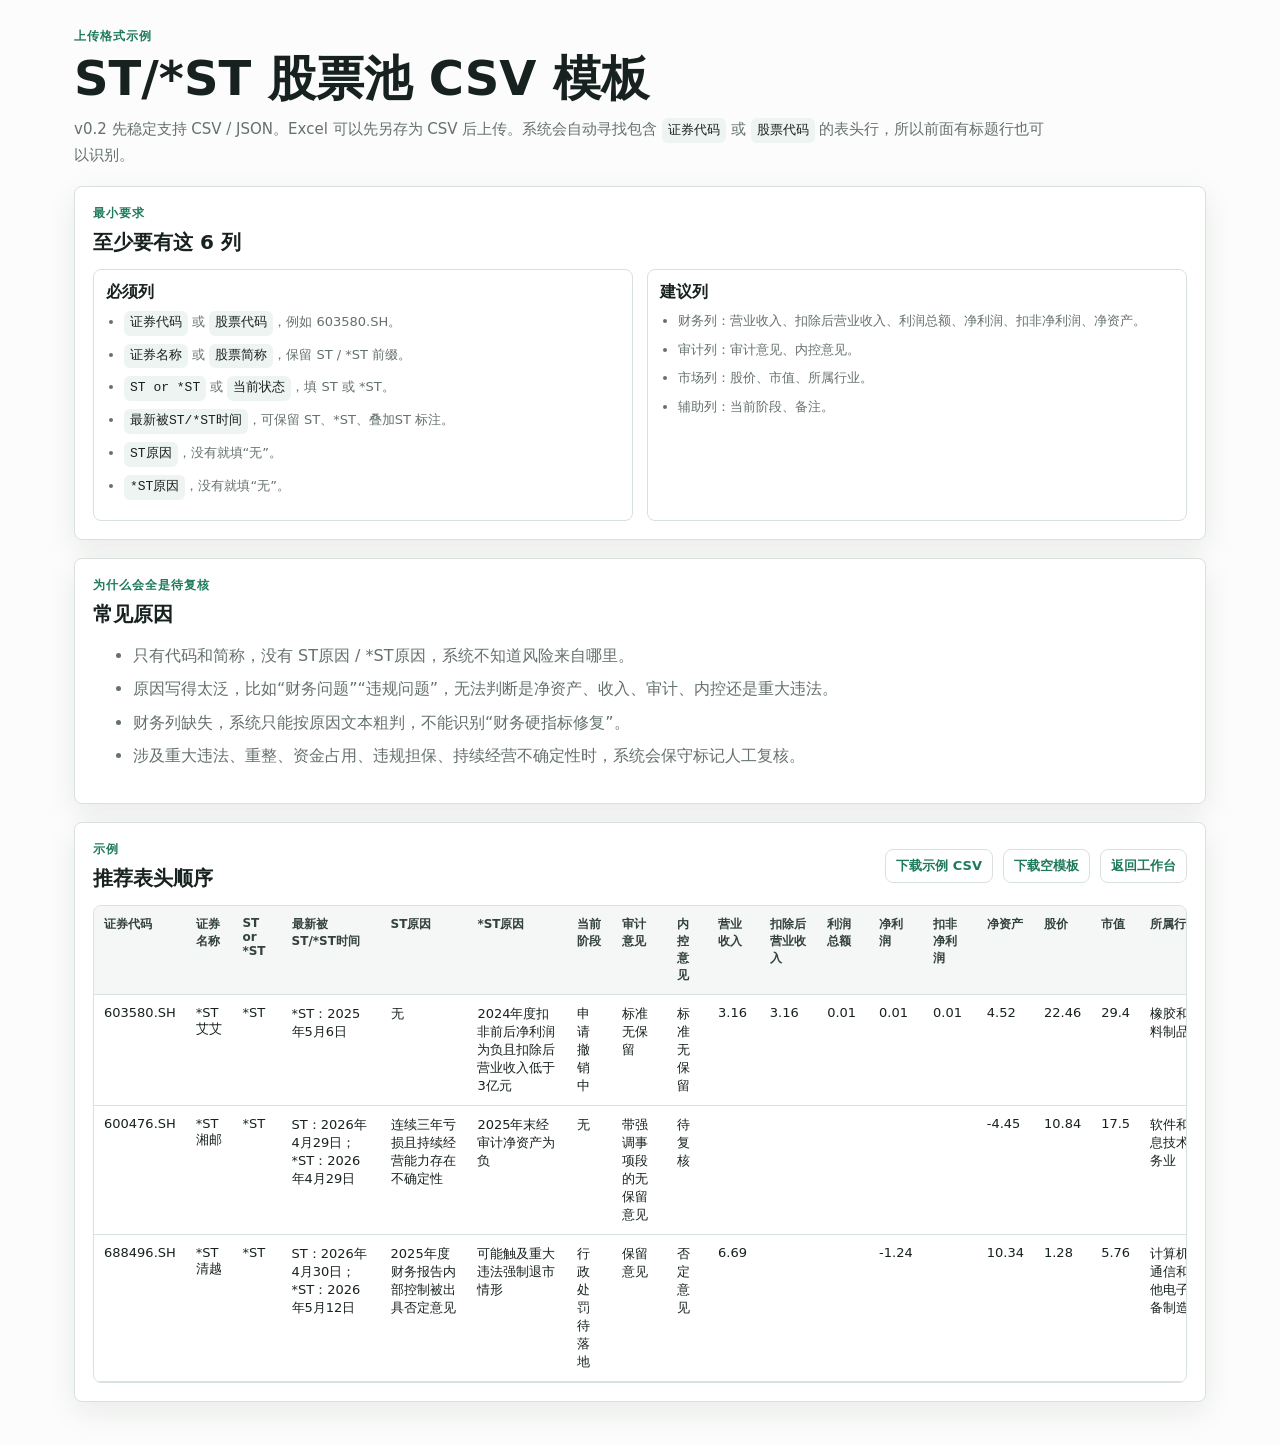
==== upload-format.html @ 98ba32fe "Add files via upload" ====
<!doctype html>
<html lang="zh-CN">
  <head>
    <meta charset="utf-8" />
    <meta name="viewport" content="width=device-width, initial-scale=1" />
    <title>摘帽咯上传格式示例</title>
    <link rel="stylesheet" href="./styles.css?v=20260611v3" />
    <style>
      .format-page {
        max-width: 1180px;
        margin: 0 auto;
        padding: 28px 24px 44px;
      }

      .format-page .panel {
        margin-top: 18px;
      }

      .format-grid {
        display: grid;
        grid-template-columns: repeat(2, minmax(0, 1fr));
        gap: 14px;
      }

      .format-table {
        overflow: auto;
        border: 1px solid var(--line);
        border-radius: 8px;
      }

      .format-table table {
        min-width: 1120px;
      }

      .format-page li {
        margin: 8px 0;
        color: var(--muted);
        line-height: 1.6;
      }

      .code-pill {
        display: inline-flex;
        border-radius: 6px;
        padding: 2px 6px;
        background: var(--soft);
        color: var(--ink);
        font-family: ui-monospace, SFMono-Regular, Menlo, Consolas, monospace;
        font-size: 13px;
      }

      @media (max-width: 760px) {
        .format-grid {
          grid-template-columns: 1fr;
        }
      }
    </style>
  </head>
  <body>
    <main class="format-page">
      <p class="eyebrow">上传格式示例</p>
      <h1>ST/*ST 股票池 CSV 模板</h1>
      <p class="subtitle">
        v0.2 先稳定支持 CSV / JSON。Excel 可以先另存为 CSV 后上传。系统会自动寻找包含
        <span class="code-pill">证券代码</span> 或 <span class="code-pill">股票代码</span>
        的表头行，所以前面有标题行也可以识别。
      </p>

      <section class="panel">
        <div class="section-heading">
          <p class="eyebrow">最小要求</p>
          <h2>至少要有这 6 列</h2>
        </div>
        <div class="format-grid">
          <div class="info-block">
            <h3>必须列</h3>
            <ul>
              <li><span class="code-pill">证券代码</span> 或 <span class="code-pill">股票代码</span>，例如 603580.SH。</li>
              <li><span class="code-pill">证券名称</span> 或 <span class="code-pill">股票简称</span>，保留 ST / *ST 前缀。</li>
              <li><span class="code-pill">ST or *ST</span> 或 <span class="code-pill">当前状态</span>，填 ST 或 *ST。</li>
              <li><span class="code-pill">最新被ST/*ST时间</span>，可保留 ST、*ST、叠加ST 标注。</li>
              <li><span class="code-pill">ST原因</span>，没有就填“无”。</li>
              <li><span class="code-pill">*ST原因</span>，没有就填“无”。</li>
            </ul>
          </div>
          <div class="info-block">
            <h3>建议列</h3>
            <ul>
              <li>财务列：营业收入、扣除后营业收入、利润总额、净利润、扣非净利润、净资产。</li>
              <li>审计列：审计意见、内控意见。</li>
              <li>市场列：股价、市值、所属行业。</li>
              <li>辅助列：当前阶段、备注。</li>
            </ul>
          </div>
        </div>
      </section>

      <section class="panel">
        <div class="section-heading">
          <p class="eyebrow">为什么会全是待复核</p>
          <h2>常见原因</h2>
        </div>
        <ul>
          <li>只有代码和简称，没有 ST原因 / *ST原因，系统不知道风险来自哪里。</li>
          <li>原因写得太泛，比如“财务问题”“违规问题”，无法判断是净资产、收入、审计、内控还是重大违法。</li>
          <li>财务列缺失，系统只能按原因文本粗判，不能识别“财务硬指标修复”。</li>
          <li>涉及重大违法、重整、资金占用、违规担保、持续经营不确定性时，系统会保守标记人工复核。</li>
        </ul>
      </section>

      <section class="panel">
        <div class="section-heading row-heading">
          <div>
            <p class="eyebrow">示例</p>
            <h2>推荐表头顺序</h2>
          </div>
          <div class="upload-links">
            <a class="template-link" href="./data/st_pool_upload_example.csv" download>下载示例 CSV</a>
            <a class="template-link" href="./data/st_pool_upload_template.csv" download>下载空模板</a>
            <a class="template-link" href="./index.html">返回工作台</a>
          </div>
        </div>
        <div class="format-table">
          <table>
            <thead>
              <tr>
                <th>证券代码</th>
                <th>证券名称</th>
                <th>ST or *ST</th>
                <th>最新被ST/*ST时间</th>
                <th>ST原因</th>
                <th>*ST原因</th>
                <th>当前阶段</th>
                <th>审计意见</th>
                <th>内控意见</th>
                <th>营业收入</th>
                <th>扣除后营业收入</th>
                <th>利润总额</th>
                <th>净利润</th>
                <th>扣非净利润</th>
                <th>净资产</th>
                <th>股价</th>
                <th>市值</th>
                <th>所属行业</th>
              </tr>
            </thead>
            <tbody>
              <tr>
                <td>603580.SH</td>
                <td>*ST艾艾</td>
                <td>*ST</td>
                <td>*ST：2025年5月6日</td>
                <td>无</td>
                <td>2024年度扣非前后净利润为负且扣除后营业收入低于3亿元</td>
                <td>申请撤销中</td>
                <td>标准无保留</td>
                <td>标准无保留</td>
                <td>3.16</td>
                <td>3.16</td>
                <td>0.01</td>
                <td>0.01</td>
                <td>0.01</td>
                <td>4.52</td>
                <td>22.46</td>
                <td>29.4</td>
                <td>橡胶和塑料制品业</td>
              </tr>
              <tr>
                <td>600476.SH</td>
                <td>*ST湘邮</td>
                <td>*ST</td>
                <td>ST：2026年4月29日；*ST：2026年4月29日</td>
                <td>连续三年亏损且持续经营能力存在不确定性</td>
                <td>2025年末经审计净资产为负</td>
                <td>无</td>
                <td>带强调事项段的无保留意见</td>
                <td>待复核</td>
                <td></td>
                <td></td>
                <td></td>
                <td></td>
                <td></td>
                <td>-4.45</td>
                <td>10.84</td>
                <td>17.5</td>
                <td>软件和信息技术服务业</td>
              </tr>
              <tr>
                <td>688496.SH</td>
                <td>*ST清越</td>
                <td>*ST</td>
                <td>ST：2026年4月30日；*ST：2026年5月12日</td>
                <td>2025年度财务报告内部控制被出具否定意见</td>
                <td>可能触及重大违法强制退市情形</td>
                <td>行政处罚待落地</td>
                <td>保留意见</td>
                <td>否定意见</td>
                <td>6.69</td>
                <td></td>
                <td></td>
                <td>-1.24</td>
                <td></td>
                <td>10.34</td>
                <td>1.28</td>
                <td>5.76</td>
                <td>计算机、通信和其他电子设备制造业</td>
              </tr>
            </tbody>
          </table>
        </div>
      </section>
    </main>
  </body>
</html>
---- styles.css ----
:root {
  --ink: #17211f;
  --muted: #65716f;
  --line: #d9e1de;
  --paper: #fbfcfb;
  --panel: #ffffff;
  --soft: #eef4f1;
  --green: #1f7a5b;
  --green-dark: #14543f;
  --blue: #275a8f;
  --amber: #9a6b18;
  --red: #9a2f2f;
  --shadow: 0 10px 30px rgba(23, 33, 31, 0.08);
}

* {
  box-sizing: border-box;
}

html {
  scroll-behavior: smooth;
}

body {
  margin: 0;
  color: var(--ink);
  background: var(--paper);
  font-family:
    Inter, "PingFang SC", "Microsoft YaHei", "Noto Sans CJK SC", system-ui,
    sans-serif;
  letter-spacing: 0;
}

button,
input,
select {
  font: inherit;
}

.topbar {
  display: flex;
  align-items: flex-end;
  justify-content: space-between;
  gap: 24px;
  padding: 30px 36px 24px;
  border-bottom: 1px solid var(--line);
  background: #f6faf8;
}

h1,
h2,
h3,
p {
  margin: 0;
}

h1 {
  max-width: 980px;
  font-size: clamp(30px, 4vw, 48px);
  line-height: 1.08;
  font-weight: 760;
}

h2 {
  font-size: 20px;
  line-height: 1.25;
}

h3 {
  font-size: 16px;
  line-height: 1.3;
}

.subtitle {
  max-width: 980px;
  margin-top: 12px;
  color: var(--muted);
  font-size: 15px;
  line-height: 1.65;
}

.eyebrow {
  margin-bottom: 8px;
  color: var(--green);
  font-size: 12px;
  font-weight: 760;
  letter-spacing: 0.08em;
  text-transform: uppercase;
}

.topbar-actions,
.filters,
.row-heading {
  display: flex;
  align-items: center;
  gap: 10px;
}

.topbar-actions {
  flex-wrap: wrap;
  justify-content: flex-end;
}

.primary-button,
.ghost-button {
  display: inline-flex;
  min-height: 40px;
  align-items: center;
  justify-content: center;
  border-radius: 8px;
  padding: 0 14px;
  border: 1px solid transparent;
  cursor: pointer;
  text-decoration: none;
  white-space: nowrap;
}

.primary-button {
  color: #fff;
  background: var(--green);
}

.primary-button:hover {
  background: var(--green-dark);
}

.ghost-button {
  color: var(--ink);
  background: transparent;
  border-color: var(--line);
}

.ghost-button:hover {
  background: var(--soft);
}

.shell {
  display: grid;
  gap: 18px;
  padding: 22px 36px 40px;
}

.panel,
.workflow-band {
  border: 1px solid var(--line);
  border-radius: 8px;
  background: var(--panel);
  box-shadow: var(--shadow);
}

.panel {
  padding: 18px;
}

.upload-panel {
  display: grid;
  grid-template-columns: minmax(0, 1fr) minmax(280px, 420px);
  gap: 18px;
  align-items: center;
}

.upload-panel p {
  margin-top: 8px;
  color: var(--muted);
  line-height: 1.65;
}

.upload-box {
  display: grid;
  gap: 8px;
  min-height: 86px;
  align-content: center;
  padding: 16px;
  border: 1px dashed #9ab4aa;
  border-radius: 8px;
  background: #f8fbfa;
  cursor: pointer;
}

.upload-box input {
  position: absolute;
  width: 1px;
  height: 1px;
  opacity: 0;
  pointer-events: none;
}

.upload-box span {
  font-weight: 720;
}

.upload-box small {
  color: var(--muted);
  line-height: 1.4;
}

.upload-side {
  display: grid;
  gap: 10px;
}

.upload-links {
  display: flex;
  flex-wrap: wrap;
  gap: 10px;
}

.template-link {
  display: inline-flex;
  min-height: 34px;
  align-items: center;
  justify-content: center;
  border: 1px solid var(--line);
  border-radius: 8px;
  padding: 0 10px;
  color: var(--green);
  background: #fff;
  font-size: 13px;
  font-weight: 700;
  text-decoration: none;
}

.template-link:hover {
  text-decoration: underline;
}

.kpi-grid {
  display: grid;
  grid-template-columns: repeat(5, minmax(150px, 1fr));
  gap: 12px;
}

.kpi {
  min-height: 104px;
  border: 1px solid var(--line);
  border-radius: 8px;
  background: #fff;
  padding: 14px;
}

.kpi strong {
  display: block;
  margin-top: 8px;
  font-size: 30px;
  line-height: 1;
}

.kpi span {
  color: var(--muted);
  font-size: 13px;
}

.workflow-band {
  padding: 18px;
}

.section-heading {
  margin-bottom: 14px;
}

.row-heading {
  justify-content: space-between;
  gap: 14px;
  flex-wrap: wrap;
}

.funnel {
  display: grid;
  grid-template-columns: repeat(5, minmax(140px, 1fr));
  gap: 10px;
}

.funnel-step {
  display: grid;
  gap: 8px;
  min-height: 116px;
  padding: 14px;
  border: 1px solid var(--line);
  border-radius: 8px;
  background: var(--soft);
}

.funnel-step b {
  font-size: 24px;
}

.funnel-step small {
  color: var(--muted);
  line-height: 1.45;
}

.work-grid {
  display: grid;
  grid-template-columns: minmax(540px, 1fr) minmax(420px, 0.85fr);
  gap: 18px;
  align-items: start;
}

.filters {
  flex-wrap: wrap;
}

.filters input,
.filters select,
#stockSelect {
  min-height: 38px;
  border: 1px solid var(--line);
  border-radius: 8px;
  padding: 0 10px;
  background: #fff;
  color: var(--ink);
}

.filters input {
  width: 180px;
}

.table-wrap {
  overflow: auto;
  max-height: 560px;
  border: 1px solid var(--line);
  border-radius: 8px;
}

table {
  width: 100%;
  border-collapse: collapse;
  font-size: 13px;
}

th,
td {
  padding: 10px 10px;
  border-bottom: 1px solid var(--line);
  text-align: left;
  vertical-align: top;
}

thead th {
  position: sticky;
  top: 0;
  z-index: 1;
  background: #f4f7f5;
  color: #34423f;
  font-size: 12px;
}

tbody tr {
  cursor: pointer;
}

tbody tr:hover,
tbody tr.active-row {
  background: #eef7f2;
}

.tag-list {
  display: flex;
  flex-wrap: wrap;
  gap: 6px;
}

.tag,
.badge {
  display: inline-flex;
  align-items: center;
  min-height: 24px;
  border-radius: 999px;
  padding: 0 8px;
  font-size: 12px;
  line-height: 1;
  white-space: nowrap;
}

.tag {
  color: var(--green-dark);
  background: #e6f4ee;
}

.badge {
  font-weight: 700;
}

.badge-A {
  color: var(--green-dark);
  background: #dff3ea;
}

.badge-B {
  color: var(--blue);
  background: #e7eff8;
}

.badge-C {
  color: var(--amber);
  background: #f8efd9;
}

.badge-D {
  color: var(--red);
  background: #f8e4e4;
}

.badge-observe {
  color: var(--green-dark);
  background: #dff3ea;
}

.badge-review {
  color: var(--amber);
  background: #f8efd9;
}

.badge-risk {
  color: var(--red);
  background: #f8e4e4;
}

.badge-exclude {
  color: #6f1d1d;
  background: #f3d2d2;
}

.badge-neutral {
  color: var(--muted);
  background: #eef1f0;
}

.detail-stack {
  display: grid;
  gap: 14px;
}

.identity {
  display: grid;
  grid-template-columns: minmax(0, 1fr) auto;
  gap: 10px;
  align-items: start;
}

.identity h3 {
  font-size: 22px;
}

.muted {
  color: var(--muted);
}

.verdict-grid {
  display: grid;
  grid-template-columns: repeat(2, minmax(0, 1fr));
  gap: 10px;
}

.verdict {
  min-height: 118px;
  border: 1px solid var(--line);
  border-radius: 8px;
  padding: 12px;
  background: #fbfdfc;
}

.verdict span {
  color: var(--muted);
  font-size: 12px;
}

.verdict strong {
  display: block;
  margin-top: 8px;
  font-size: 21px;
}

.verdict p {
  margin-top: 8px;
  color: var(--muted);
  font-size: 12px;
  line-height: 1.45;
}

.score-row {
  display: grid;
  gap: 8px;
  padding: 12px;
  border: 1px solid var(--line);
  border-radius: 8px;
  background: #fff;
}

.score-label {
  display: flex;
  justify-content: space-between;
  font-size: 13px;
  font-weight: 700;
}

.bar {
  height: 8px;
  overflow: hidden;
  border-radius: 999px;
  background: #e8eeeb;
}

.bar > i {
  display: block;
  height: 100%;
  border-radius: inherit;
  background: var(--green);
}

.info-grid {
  display: grid;
  grid-template-columns: repeat(2, minmax(0, 1fr));
  gap: 10px;
}

.info-block {
  border: 1px solid var(--line);
  border-radius: 8px;
  padding: 12px;
  background: #fff;
}

.info-block p,
.info-block li {
  color: var(--muted);
  font-size: 13px;
  line-height: 1.55;
}

.info-block ul {
  margin: 8px 0 0;
  padding-left: 18px;
}

.auto-grid {
  display: grid;
  grid-template-columns: repeat(3, minmax(0, 1fr));
  gap: 10px;
}

.auto-card {
  border: 1px solid var(--line);
  border-radius: 8px;
  padding: 12px;
  background: #fbfdfc;
}

.auto-card span {
  color: var(--muted);
  font-size: 12px;
}

.auto-card strong {
  display: block;
  margin-top: 6px;
  font-size: 18px;
}

.mini-list {
  display: grid;
  gap: 6px;
  margin-top: 8px;
}

.signal-row {
  display: grid;
  gap: 4px;
  border: 1px solid var(--line);
  border-radius: 8px;
  padding: 10px;
  background: #fff;
}

.signal-row strong {
  font-size: 13px;
}

.signal-row span {
  color: var(--muted);
  font-size: 12px;
  line-height: 1.4;
}

.reason-list {
  display: grid;
  gap: 8px;
  margin-top: 10px;
}

.reason-item {
  border-left: 3px solid var(--line);
  padding-left: 10px;
  color: var(--muted);
  font-size: 13px;
  line-height: 1.55;
}

.timeline {
  display: grid;
  gap: 8px;
  margin-top: 10px;
}

.timeline-item {
  border-left: 3px solid var(--line);
  padding: 2px 0 2px 10px;
}

.timeline-item strong {
  display: block;
  font-size: 13px;
}

.timeline-item span {
  display: block;
  margin-top: 4px;
  color: var(--muted);
  font-size: 12px;
  line-height: 1.4;
}

.report-panel {
  scroll-margin-top: 20px;
}

.report-preview {
  display: grid;
  gap: 14px;
  border: 1px solid var(--line);
  border-radius: 8px;
  padding: 18px;
  background: #fff;
}

.report-preview h3 {
  font-size: 24px;
}

.report-preview h4 {
  margin: 10px 0 6px;
  font-size: 15px;
}

.report-preview p,
.report-preview li {
  color: #394743;
  line-height: 1.65;
}

.report-preview ul {
  margin: 0;
  padding-left: 20px;
}

.note {
  border-left: 3px solid var(--green);
  padding-left: 10px;
  color: var(--muted);
  font-size: 13px;
  line-height: 1.6;
}

@media (max-width: 1180px) {
  .kpi-grid,
  .funnel {
    grid-template-columns: repeat(2, minmax(0, 1fr));
  }

  .work-grid,
  .upload-panel {
    grid-template-columns: 1fr;
  }
}

@media (max-width: 720px) {
  .topbar,
  .shell {
    padding-left: 16px;
    padding-right: 16px;
  }

  .topbar {
    align-items: stretch;
    flex-direction: column;
  }

  .topbar-actions {
    justify-content: flex-start;
  }

  .kpi-grid,
  .funnel,
  .verdict-grid,
  .info-grid,
  .auto-grid {
    grid-template-columns: 1fr;
  }

  .filters {
    width: 100%;
  }

  .filters input,
  .filters select {
    width: 100%;
  }
}

@media print {
  body {
    background: #fff;
  }

  .topbar,
  .upload-panel,
  .kpi-grid,
  .workflow-band,
  .work-grid,
  .report-panel .row-heading {
    display: none !important;
  }

  .shell {
    padding: 0;
  }

  .panel,
  .report-preview {
    border: 0;
    box-shadow: none;
  }

  .report-preview {
    padding: 0;
  }
}
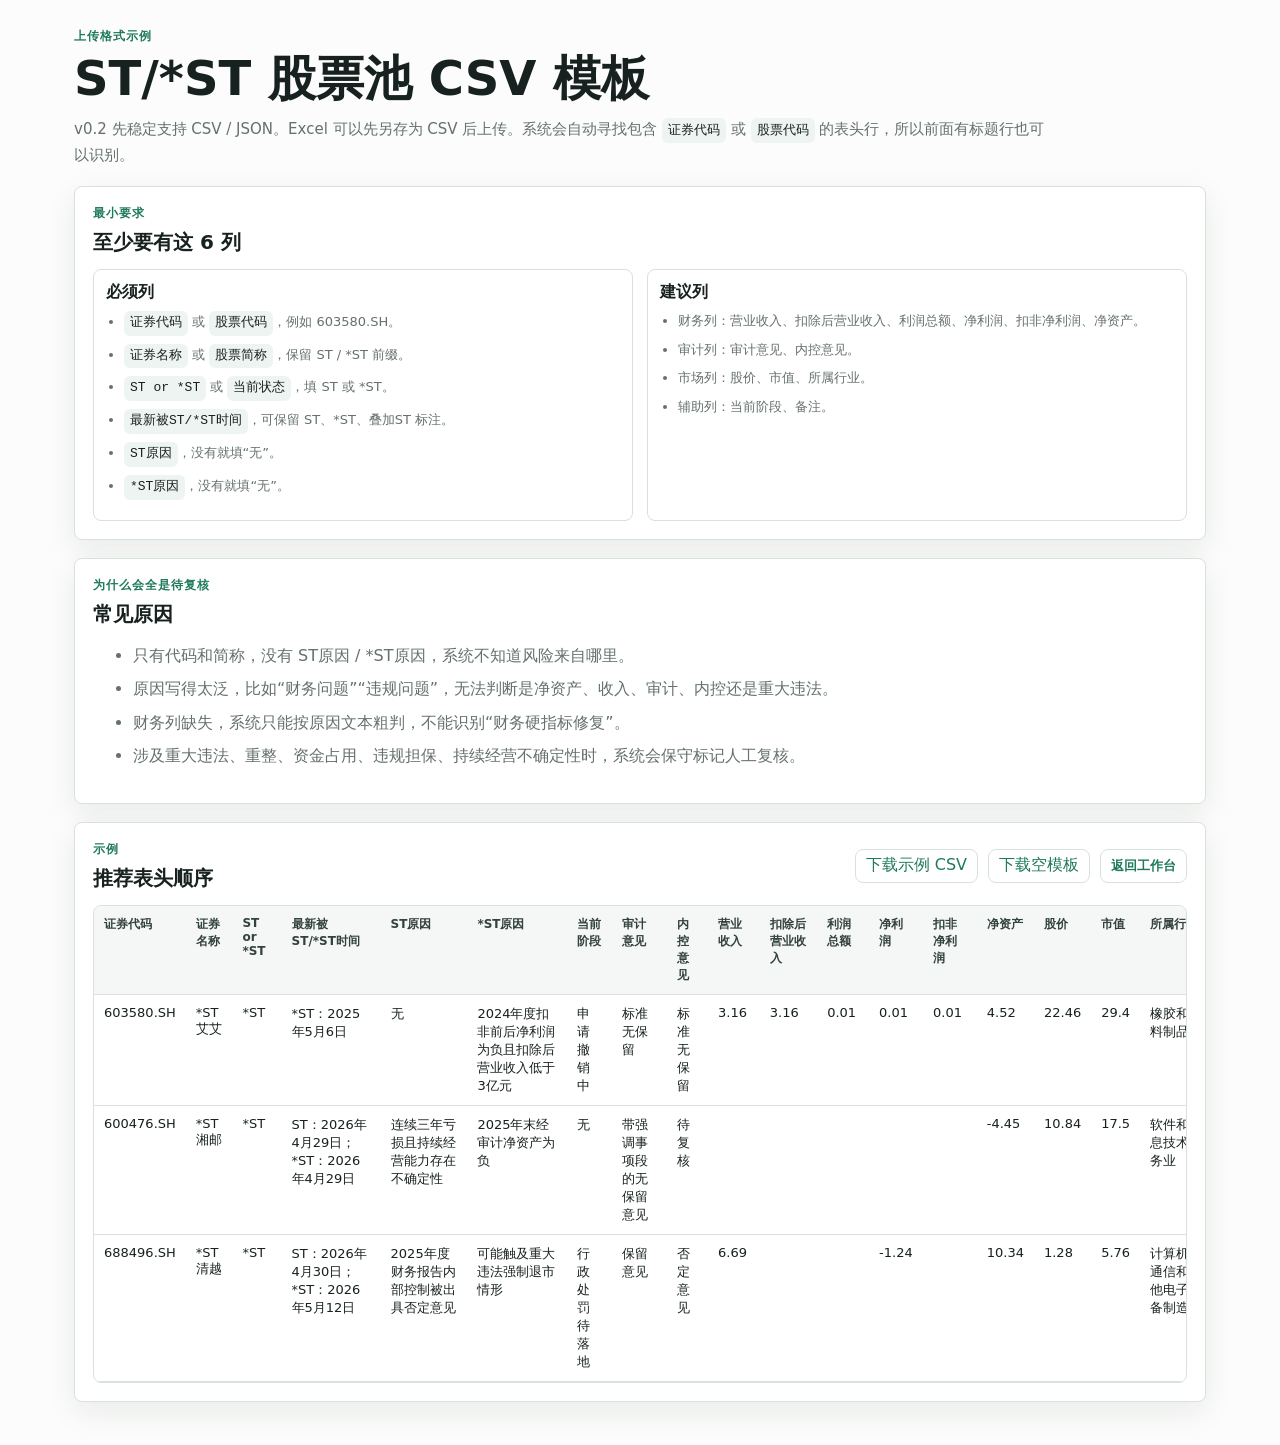
==== commit ff9b4062: "Add files via upload" ====
--- a/upload-format.html
+++ b/upload-format.html
@@ -4,7 +4,7 @@
     <meta charset="utf-8" />
     <meta name="viewport" content="width=device-width, initial-scale=1" />
     <title>摘帽咯上传格式示例</title>
-    <link rel="stylesheet" href="./styles.css?v=20260611v3" />
+    <link rel="stylesheet" href="./styles.css?v=20260611v4" />
     <style>
       .format-page {
         max-width: 1180px;
@@ -114,8 +114,8 @@
             <h2>推荐表头顺序</h2>
           </div>
           <div class="upload-links">
-            <a class="template-link" href="./data/st_pool_upload_example.csv" download>下载示例 CSV</a>
-            <a class="template-link" href="./data/st_pool_upload_template.csv" download>下载空模板</a>
+            <button class="template-link template-button" id="formatDownloadExample" type="button">下载示例 CSV</button>
+            <button class="template-link template-button" id="formatDownloadTemplate" type="button">下载空模板</button>
             <a class="template-link" href="./index.html">返回工作台</a>
           </div>
         </div>
@@ -209,5 +209,105 @@
         </div>
       </section>
     </main>
+    <script>
+      const fields = [
+        "股票代码",
+        "股票简称",
+        "当前状态",
+        "最新被ST/*ST时间",
+        "ST原因",
+        "*ST原因",
+        "所属交易所",
+        "所属板块",
+        "当前阶段",
+        "审计意见",
+        "内控意见",
+        "营业收入",
+        "扣除后营业收入",
+        "利润总额",
+        "净利润",
+        "扣非净利润",
+        "净资产",
+        "总资产",
+        "总负债",
+        "资产负债率",
+        "股价",
+        "市值",
+        "所属行业",
+        "数据快照日期",
+        "备注",
+      ];
+      const exampleRows = [
+        fields,
+        [
+          "603580.SH",
+          "*ST艾艾",
+          "*ST",
+          "*ST：2025年5月6日",
+          "无",
+          "2024年度扣非前后净利润为负且扣除后营业收入低于3亿元",
+          "上交所",
+          "主板",
+          "申请撤销中",
+          "标准无保留",
+          "标准无保留",
+          "3.16",
+          "3.16",
+          "0.01",
+          "0.01",
+          "0.01",
+          "4.52",
+          "",
+          "",
+          "",
+          "22.46",
+          "29.4",
+          "橡胶和塑料制品业",
+          "2026年6月11日",
+          "示例：财务硬指标修复样本",
+        ],
+        [
+          "600476.SH",
+          "*ST湘邮",
+          "*ST",
+          "ST：2026年4月29日；*ST：2026年4月29日",
+          "连续三年亏损且持续经营能力存在不确定性",
+          "2025年末经审计净资产为负",
+          "上交所",
+          "主板",
+          "无",
+          "带强调事项段的无保留意见",
+          "待复核",
+          "",
+          "",
+          "",
+          "",
+          "",
+          "-4.45",
+          "",
+          "",
+          "",
+          "10.84",
+          "17.5",
+          "软件和信息技术服务业",
+          "2026年6月11日",
+          "示例：撤销条件未闭环样本",
+        ],
+      ];
+      document.querySelector("#formatDownloadTemplate").addEventListener("click", () => downloadCsv("摘帽咯_ST股票池上传模板_v0.2.csv", [fields]));
+      document.querySelector("#formatDownloadExample").addEventListener("click", () => downloadCsv("摘帽咯_ST股票池上传示例_v0.2.csv", exampleRows));
+      function downloadCsv(filename, rows) {
+        const content = rows.map((row) => row.map((cell) => `"${String(cell ?? "").replaceAll('"', '""')}"`).join(",")).join("\n");
+        const blob = new Blob([`\uFEFF${content}`], { type: "text/csv;charset=utf-8" });
+        const url = URL.createObjectURL(blob);
+        const link = document.createElement("a");
+        link.href = url;
+        link.download = filename;
+        document.body.appendChild(link);
+        link.click();
+        link.remove();
+        URL.revokeObjectURL(url);
+      }
+    </script>
   </body>
 </html>
--- a/styles.css
+++ b/styles.css
@@ -220,6 +220,11 @@
   text-decoration: none;
 }
 
+.template-button {
+  font: inherit;
+  cursor: pointer;
+}
+
 .template-link:hover {
   text-decoration: underline;
 }
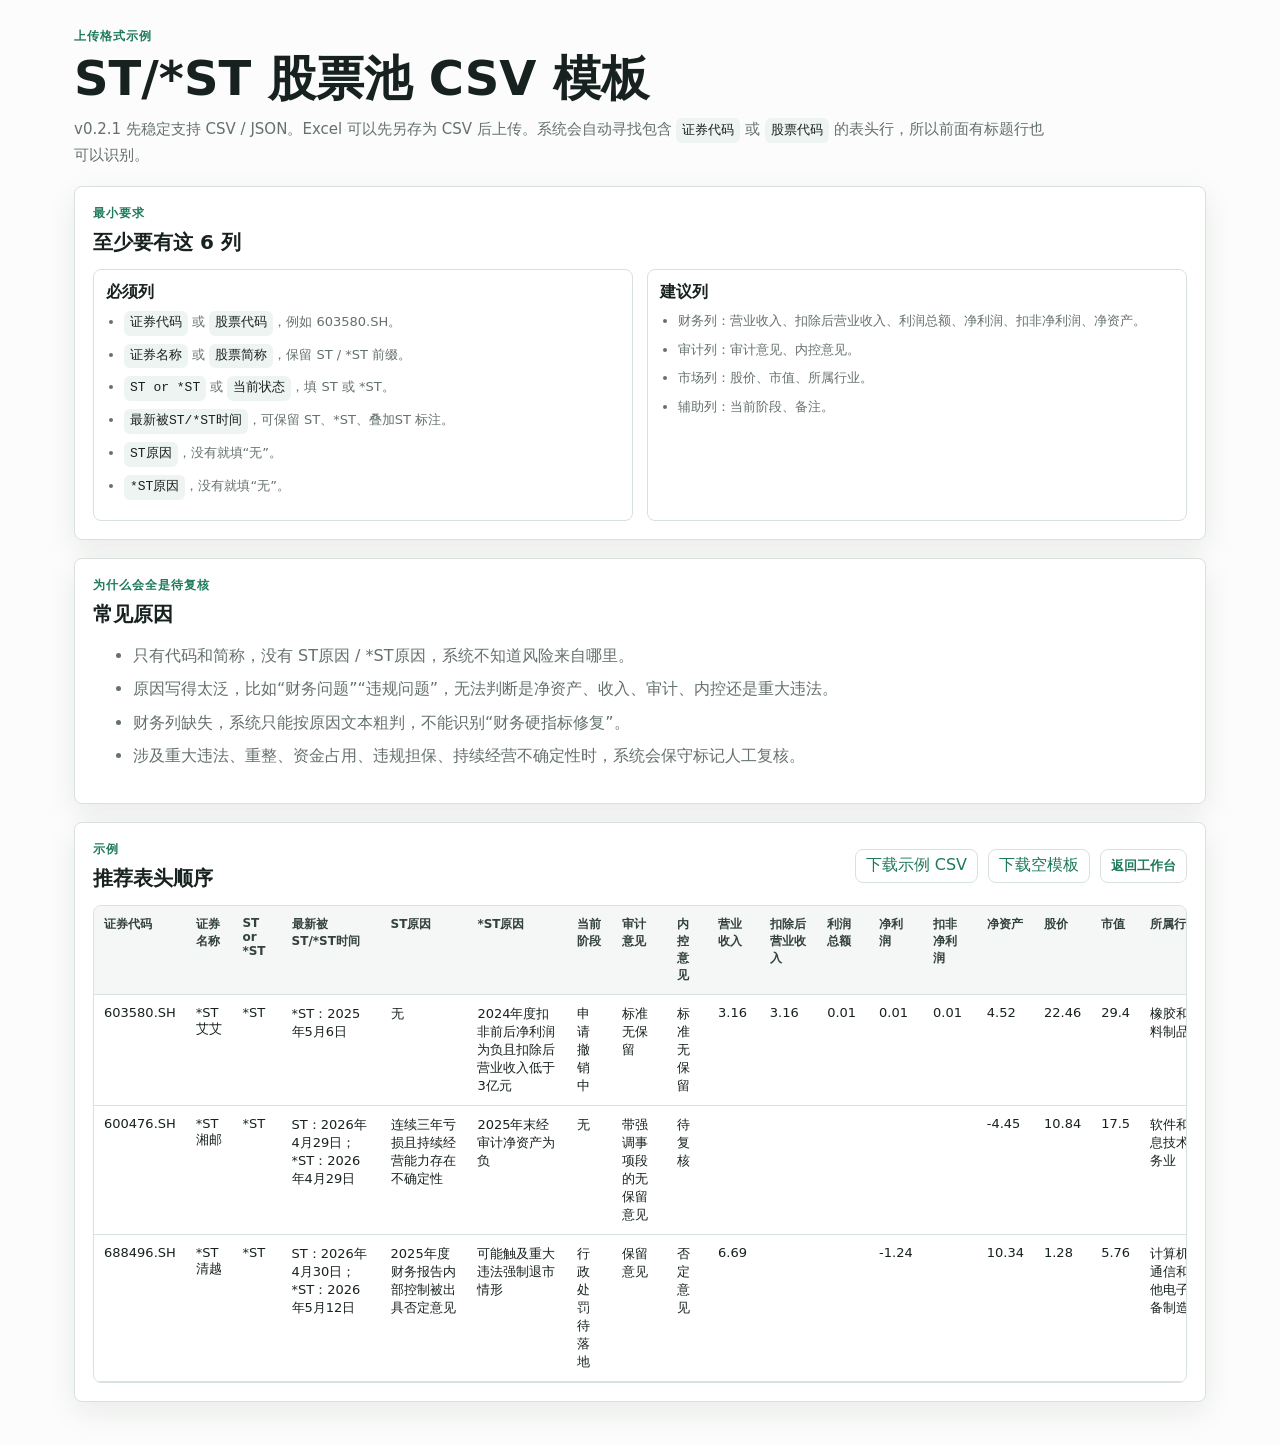
==== commit 4ba542b6: "Add files via upload" ====
--- a/upload-format.html
+++ b/upload-format.html
@@ -4,7 +4,7 @@
     <meta charset="utf-8" />
     <meta name="viewport" content="width=device-width, initial-scale=1" />
     <title>摘帽咯上传格式示例</title>
-    <link rel="stylesheet" href="./styles.css?v=20260611v4" />
+    <link rel="stylesheet" href="./styles.css?v=20260611v5" />
     <style>
       .format-page {
         max-width: 1180px;
@@ -60,7 +60,7 @@
       <p class="eyebrow">上传格式示例</p>
       <h1>ST/*ST 股票池 CSV 模板</h1>
       <p class="subtitle">
-        v0.2 先稳定支持 CSV / JSON。Excel 可以先另存为 CSV 后上传。系统会自动寻找包含
+        v0.2.1 先稳定支持 CSV / JSON。Excel 可以先另存为 CSV 后上传。系统会自动寻找包含
         <span class="code-pill">证券代码</span> 或 <span class="code-pill">股票代码</span>
         的表头行，所以前面有标题行也可以识别。
       </p>
@@ -294,8 +294,8 @@
           "示例：撤销条件未闭环样本",
         ],
       ];
-      document.querySelector("#formatDownloadTemplate").addEventListener("click", () => downloadCsv("摘帽咯_ST股票池上传模板_v0.2.csv", [fields]));
-      document.querySelector("#formatDownloadExample").addEventListener("click", () => downloadCsv("摘帽咯_ST股票池上传示例_v0.2.csv", exampleRows));
+      document.querySelector("#formatDownloadTemplate").addEventListener("click", () => downloadCsv("摘帽咯_ST股票池上传模板_v0.2.1.csv", [fields]));
+      document.querySelector("#formatDownloadExample").addEventListener("click", () => downloadCsv("摘帽咯_ST股票池上传示例_v0.2.1.csv", exampleRows));
       function downloadCsv(filename, rows) {
         const content = rows.map((row) => row.map((cell) => `"${String(cell ?? "").replaceAll('"', '""')}"`).join(",")).join("\n");
         const blob = new Blob([`\uFEFF${content}`], { type: "text/csv;charset=utf-8" });
--- a/styles.css
+++ b/styles.css
@@ -271,7 +271,7 @@
 
 .funnel {
   display: grid;
-  grid-template-columns: repeat(5, minmax(140px, 1fr));
+  grid-template-columns: repeat(auto-fit, minmax(140px, 1fr));
   gap: 10px;
 }
 
@@ -426,6 +426,11 @@
   background: #f3d2d2;
 }
 
+.badge-archive {
+  color: #4e5b58;
+  background: #e7ecea;
+}
+
 .badge-neutral {
   color: var(--muted);
   background: #eef1f0;
@@ -540,7 +545,7 @@
 
 .auto-grid {
   display: grid;
-  grid-template-columns: repeat(3, minmax(0, 1fr));
+  grid-template-columns: repeat(4, minmax(0, 1fr));
   gap: 10px;
 }
 
